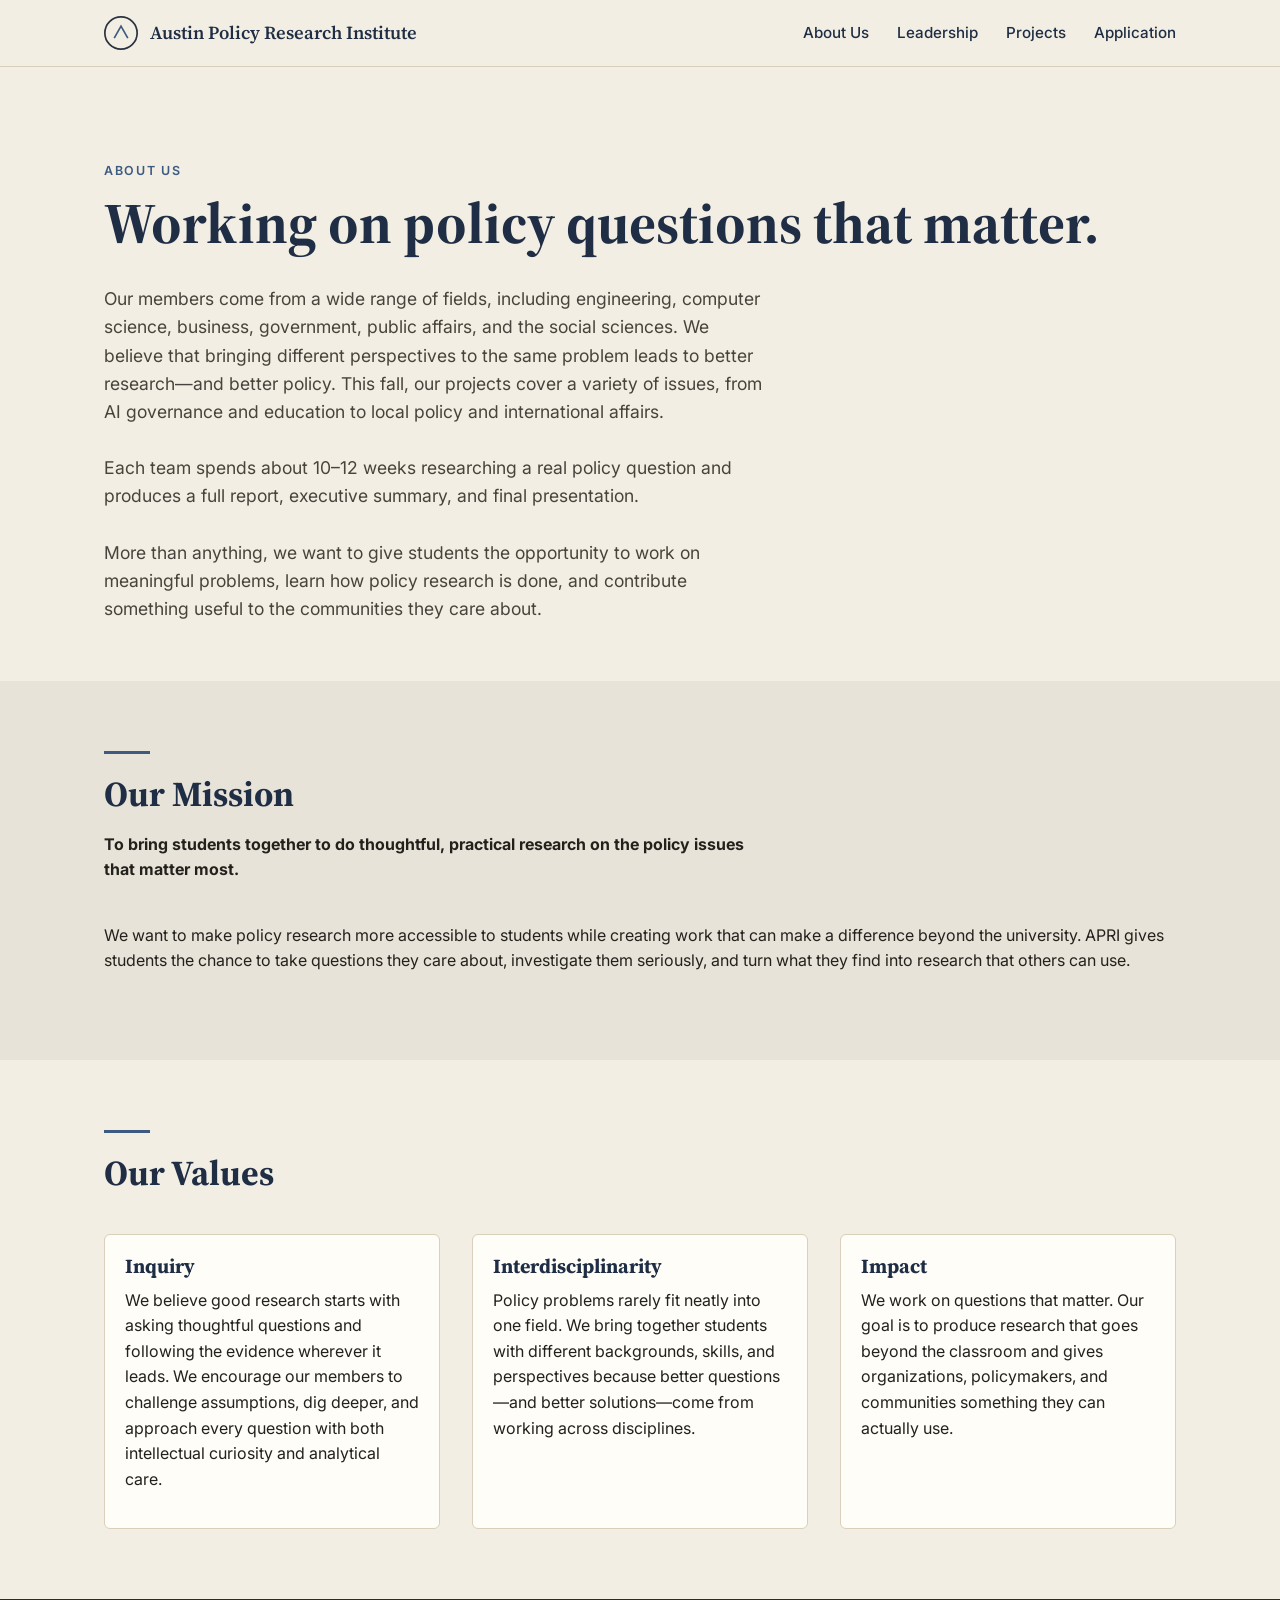
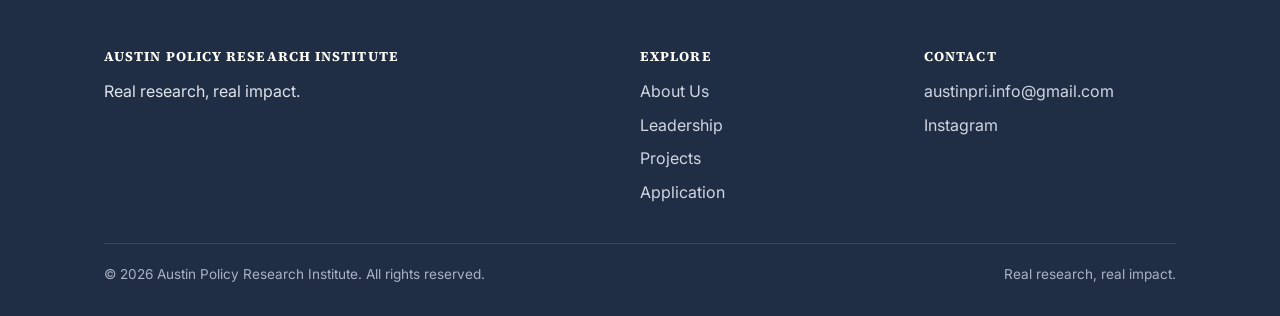
==== about-us.html @ 42b85118 "fix: replace placeholder information and update format" ====
<!DOCTYPE html>
<html lang="en">

<head>
  <meta charset="UTF-8">
  <meta name="viewport" content="width=device-width, initial-scale=1.0">
  <title>Austin Policy Research Institute</title>
  <meta name="description"
    content="Austin Policy Research Institute — A UT Austin student organization dedicated to providing quality research support and informing real-world policy decisions.">
  <link rel="preconnect" href="https://fonts.googleapis.com">
  <link
    href="https://fonts.googleapis.com/css2?family=Source+Serif+4:wght@500;600;700&family=Inter:wght@400;500;600;700&display=swap"
    rel="stylesheet">
  <link rel="stylesheet" href="styles.css">
  <!-- todo: fix this logo at the top of the tab window to not look bad -->
  <link rel="icon" type="image/x-icon" href="photos/apri.png">
</head>

<body>

  <header class="site-header">
    <nav class="nav">
      <a href="index.html" class="brand">
        <!-- PUT LOGO IMAGE HERE -->
        <svg class="brand-mark" viewBox="0 0 40 40" fill="none" xmlns="http://www.w3.org/2000/svg">
          <circle cx="20" cy="20" r="19" stroke="#293241" stroke-width="2" />
          <path d="M12 26 L20 12 L28 26" stroke="#3D5A80" stroke-width="2" fill="none" />
        </svg>
        Austin Policy Research Institute
      </a>
      <button class="nav-toggle" aria-label="Toggle navigation" aria-expanded="false" id="navToggle">☰</button>
      <ul class="nav-links" id="navLinks">
        <li><a href="about-us.html">About Us</a></li>
        <li><a href="leadership.html">Leadership</a></li>
        <li><a href="projects.html">Projects</a></li>
        <li><a href="https://forms.gle/y6Dv2iJgwkHEycjCA" target="_blank" rel="noopener noreferrer">Application</a></li>
      </ul>
    </nav>
  </header>

  <section class="hero" style="padding-bottom:40px;">
    <div class="wrap">
      <span class="eyebrow">About Us</span>
      <h1>Working on policy questions that matter.</h1>
      <p style="max-width:60ch; font-size:1.1rem; color:#46443c;">Our members come from a wide range of fields,
        including engineering, computer science, business, government, public affairs, and the social sciences. We
        believe that bringing different perspectives to the same problem leads to better research—and better policy.
        This fall, our projects cover a variety of issues, from AI governance and education to local policy and
        international affairs.
        <br><br>
        Each team spends about 10–12 weeks researching a real policy question and produces a full report, executive
        summary, and final presentation.
        <br><br>
        More than anything, we want to give students the opportunity to work on meaningful problems, learn how policy
        research is done, and contribute something useful to the communities they care about.
      </p>
    </div>
  </section>

  <section class="section section-alt">
    <div class="wrap">
      <div class="section-header">
        <hr class="divider-mark">
        <h2>Our Mission</h2>
        <p><b>To bring students together to do thoughtful, practical research on the policy issues that matter most.</b>
        </p>
      </div>
      <p>We want to make policy research more accessible to students while creating work that can make a difference
        beyond the university. APRI gives students the chance to take questions they care about, investigate them
        seriously, and turn what they find into research that others can use.</p>
    </div>
  </section>

  <section class="section">
    <div class="wrap">
      <div class="section-header">
        <hr class="divider-mark">
        <h2>Our Values</h2>
      </div>
      <div class="card-grid">
        <div class="card">
          <div class="card-body">
            <h3>Inquiry</h3>
            <p>We believe good research starts with asking thoughtful questions and following the evidence wherever it
              leads. We encourage our members to challenge assumptions, dig deeper, and approach every question with
              both intellectual curiosity and analytical care.</p>
          </div>
        </div>
        <div class="card">
          <div class="card-body">
            <h3>Interdisciplinarity</h3>
            <p>Policy problems rarely fit neatly into one field. We bring together students with different backgrounds,
              skills, and perspectives because better questions—and better solutions—come from working across
              disciplines.</p>
          </div>
        </div>
        <div class="card">
          <div class="card-body">
            <h3>Impact</h3>
            <p>We work on questions that matter. Our goal is to produce research that goes beyond the classroom and
              gives organizations, policymakers, and communities something they can actually use.</p>
          </div>
        </div>
      </div>
    </div>
  </section>

  <footer class="site-footer">
    <div class="wrap">
      <div class="footer-grid">
        <div>
          <h4>Austin Policy Research Institute</h4>
          <p>Real research, real impact.</p>
        </div>
        <div>
          <h4>Explore</h4>
          <ul class="footer-links">
            <li><a href="about-us.html">About Us</a></li>
            <li><a href="leadership.html">Leadership</a></li>
            <li><a href="projects.html">Projects</a></li>
            <li><a href="https://forms.gle/y6Dv2iJgwkHEycjCA" target="_blank" rel="noopener noreferrer">Application</a>
            </li>
          </ul>
        </div>
        <div>
          <h4>Contact</h4>
          <ul class="footer-links">
            <!-- PUT REAL EMAIL / SOCIAL MEDIA STUFF HERE -->
            <li><a href="mailto:austinpri.info@gmail.com">austinpri.info@gmail.com</a></li>
            <li><a href="https://www.instagram.com/austinpri_" target="_blank" rel="noopener">Instagram</a></li>
          </ul>
        </div>
      </div>
      <div class="footer-bottom">
        <span>&copy; 2026 Austin Policy Research Institute. All rights reserved.</span>
        <span>Real research, real impact.</span>
      </div>
    </div>
  </footer>

  <script src="script.js"></script>
</body>

</html>
---- styles.css ----
/* =========================================================
   Austin Policy Research Institute — stylesheet
   Design tokens
   ========================================================= */
:root {
  --color-bg: #F3EEE3;
  /* limestone cream */
  --color-bg-alt: #E8E3D9;
  /* deeper limestone for alternating sections */
  --color-ink: #23211C;
  /* near-black text */
  --color-navy: #1F2E45;
  /* bluebonnet ink — headers, nav */
  --color-navy-light: #34496b;
  --color-accent: #3D5A80;
  /* Texas sienna/redbud — links, CTAs */
  --color-accent-dark: #293241;
  /* live-oak sage — secondary accent */
  --color-line: #d9cfba;
  /* hairline rule color */
  --color-white: #FFFDF8;

  --font-display: "Source Serif 4", Georgia, "Times New Roman", serif;
  --font-body: "Inter", -apple-system, BlinkMacSystemFont, "Segoe UI", sans-serif;

  --max-width: 1120px;
}

* {
  box-sizing: border-box;
}

html {
  scroll-behavior: smooth;
}

body {
  margin: 0;
  background: var(--color-bg);
  color: var(--color-ink);
  font-family: var(--font-body);
  line-height: 1.6;
  -webkit-font-smoothing: antialiased;
}

img {
  max-width: 100%;
  display: block;
}

a {
  color: var(--color-accent);
  text-decoration: none;
}

a:hover {
  text-decoration: underline;
}

a:focus-visible,
button:focus-visible {
  outline: 3px solid var(--color-accent);
  outline-offset: 2px;
}

.wrap {
  max-width: var(--max-width);
  margin: 0 auto;
  padding: 0 24px;
}

h1,
h2,
h3,
h4 {
  font-family: var(--font-display);
  color: var(--color-navy);
  line-height: 1.15;
  margin: 0 0 0.5em;
}

h1 {
  font-size: clamp(2.2rem, 5vw, 3.6rem);
}

h2 {
  font-size: clamp(1.6rem, 3vw, 2.2rem);
}

h3 {
  font-size: 1.25rem;
}

p {
  margin: 0 0 1em;
}

.eyebrow {
  display: inline-block;
  font-family: var(--font-body);
  font-weight: 600;
  font-size: 0.78rem;
  letter-spacing: 0.14em;
  text-transform: uppercase;
  color: var(--color-accent);
  margin-bottom: 0.75em;
}

/* =========================================================
   Header / Nav
   ========================================================= */
.site-header {
  position: sticky;
  top: 0;
  z-index: 50;
  background: var(--color-bg);
  border-bottom: 1px solid var(--color-line);
}

.nav {
  display: flex;
  align-items: center;
  justify-content: space-between;
  padding: 16px 24px;
  max-width: var(--max-width);
  margin: 0 auto;
}

.brand {
  display: flex;
  align-items: center;
  gap: 12px;
  font-family: var(--font-display);
  font-size: 1.15rem;
  font-weight: 600;
  color: var(--color-navy);
}

.brand:hover {
  text-decoration: none;
}

.brand-mark {
  width: 34px;
  height: 34px;
  flex-shrink: 0;
}

.nav-links {
  display: flex;
  gap: 28px;
  list-style: none;
  margin: 0;
  padding: 0;
}

.nav-links a {
  color: var(--color-navy);
  font-weight: 500;
  font-size: 0.95rem;
}

.nav-links a.current {
  color: var(--color-accent);
  border-bottom: 2px solid var(--color-accent);
  padding-bottom: 4px;
}

.nav-toggle {
  display: none;
  background: none;
  border: 1px solid var(--color-navy);
  border-radius: 6px;
  padding: 8px 10px;
  font-size: 1rem;
  cursor: pointer;
  color: var(--color-navy);
}

@media (max-width: 760px) {
  .nav-toggle {
    display: inline-block;
  }

  .nav-links {
    position: absolute;
    top: 100%;
    left: 0;
    right: 0;
    background: var(--color-bg);
    flex-direction: column;
    gap: 0;
    border-bottom: 1px solid var(--color-line);
    display: none;
  }

  .nav-links.open {
    display: flex;
  }

  .nav-links li {
    border-top: 1px solid var(--color-line);
  }

  .nav-links a {
    display: block;
    padding: 14px 24px;
  }
}

/* =========================================================
   Hero
   ========================================================= */
.hero {
  position: relative;
  overflow: hidden;
  padding: 90px 0 70px;
  background: var(--color-bg);
}

.hero-watermark {
  position: absolute;
  right: -60px;
  top: -40px;
  width: 460px;
  opacity: 0.07;
  color: var(--color-navy);
  pointer-events: none;
}

.hero-grid {
  display: grid;
  grid-template-columns: 1.1fr 0.9fr;
  gap: 48px;
  align-items: center;
  position: relative;
}

@media (max-width: 860px) {
  .hero-grid {
    grid-template-columns: 1fr;
  }
}

.hero-copy p {
  font-size: 1.1rem;
  max-width: 52ch;
  color: #46443c;
}

.button-row {
  display: flex;
  gap: 14px;
  flex-wrap: wrap;
  margin-top: 24px;
}

.btn {
  display: inline-block;
  padding: 13px 26px;
  border-radius: 3px;
  font-weight: 600;
  font-size: 0.95rem;
  border: 1px solid transparent;
}

.btn-primary {
  background: var(--color-accent);
  color: var(--color-white);
}

.btn-primary:hover {
  background: var(--color-accent-dark);
  text-decoration: none;
}

.btn-secondary {
  background: transparent;
  color: var(--color-navy);
  border-color: var(--color-navy);
}

.btn-secondary:hover {
  background: var(--color-navy);
  color: var(--color-white);
  text-decoration: none;
}

/* Image placeholder box */
.image-placeholder {
  background: repeating-linear-gradient(135deg,
      var(--color-bg-alt),
      var(--color-bg-alt) 10px,
      #ddd3ba 10px,
      #ddd3ba 20px);
  border: 1px dashed var(--color-navy-light);
  border-radius: 6px;
  color: var(--color-navy);
  font-family: var(--font-body);
  font-size: 0.85rem;
  font-weight: 600;
  display: flex;
  align-items: center;
  justify-content: center;
  text-align: center;
  padding: 20px;
  min-height: 260px;
}

/* =========================================================
   Sections
   ========================================================= */
.section {
  padding: 70px 0;
}

.section-alt {
  background: var(--color-bg-alt);
}

.section-header {
  max-width: 640px;
  margin: 0 0 40px;
}

.divider-mark {
  width: 46px;
  height: 3px;
  background: var(--color-accent);
  border: none;
  margin: 0 0 20px;
}

/* Card grid */
.card-grid {
  display: grid;
  grid-template-columns: repeat(3, 1fr);
  gap: 32px;
}

@media (max-width: 860px) {
  .card-grid {
    grid-template-columns: repeat(2, 1fr);
  }
}

@media (max-width: 600px) {
  .card-grid {
    grid-template-columns: 1fr;
  }
}

.card {
  background: var(--color-white);
  border: 1px solid var(--color-line);
  border-radius: 6px;
  overflow: hidden;
}

.card-photo {
  aspect-ratio: 1;
}

.card-body {
  padding: 20px;
}

.card-role {
  color: var(--color-accent);
  font-weight: 600;
  font-size: 0.85rem;
  text-transform: uppercase;
  letter-spacing: 0.06em;
  margin-bottom: 6px;
  display: block;
}

/* Stat strip */
.stat-strip {
  display: grid;
  grid-template-columns: repeat(4, 1fr);
  gap: 24px;
  text-align: center;
}

@media (max-width: 700px) {
  .stat-strip {
    grid-template-columns: repeat(2, 1fr);
  }
}

.stat-number {
  font-family: var(--font-display);
  font-size: 2.4rem;
  color: var(--color-accent);
  display: block;
}

.stat-label {
  font-size: 0.85rem;
  color: var(--color-navy);
  text-transform: uppercase;
  letter-spacing: 0.06em;
}

/* Two column text block */
.two-col {
  display: grid;
  grid-template-columns: 1fr 1fr;
  gap: 48px;
}

@media (max-width: 760px) {
  .two-col {
    grid-template-columns: 1fr;
  }
}

/* Timeline */
.info-list {
  list-style: none;
  margin: 0;
  padding: 0;
}

.info-list li {
  padding: 18px 0;
  border-top: 1px solid var(--color-line);
}

.info-list li:last-child {
  border-bottom: 1px solid var(--color-line);
}

.info-list strong {
  color: var(--color-navy);
  display: block;
  margin-bottom: 4px;
}

/* =========================================================
   Footer
   ========================================================= */
.site-footer {
  background: var(--color-navy);
  color: #dfe3ea;
  padding: 50px 0 30px;
}

.footer-grid {
  display: grid;
  grid-template-columns: 2fr 1fr 1fr;
  gap: 32px;
  margin-bottom: 30px;
}

@media (max-width: 700px) {
  .footer-grid {
    grid-template-columns: 1fr;
  }
}

.site-footer h4 {
  color: var(--color-white);
  font-size: 0.85rem;
  text-transform: uppercase;
  letter-spacing: 0.08em;
  margin-bottom: 14px;
}

.site-footer a {
  color: #cfd6e2;
}

.site-footer a:hover {
  color: var(--color-white);
}

.footer-links {
  list-style: none;
  margin: 0;
  padding: 0;
}

.footer-links li {
  margin-bottom: 8px;
}

.footer-bottom {
  border-top: 1px solid #33456a;
  padding-top: 20px;
  font-size: 0.85rem;
  color: #a9b2c4;
  display: flex;
  justify-content: space-between;
  flex-wrap: wrap;
  gap: 10px;
}
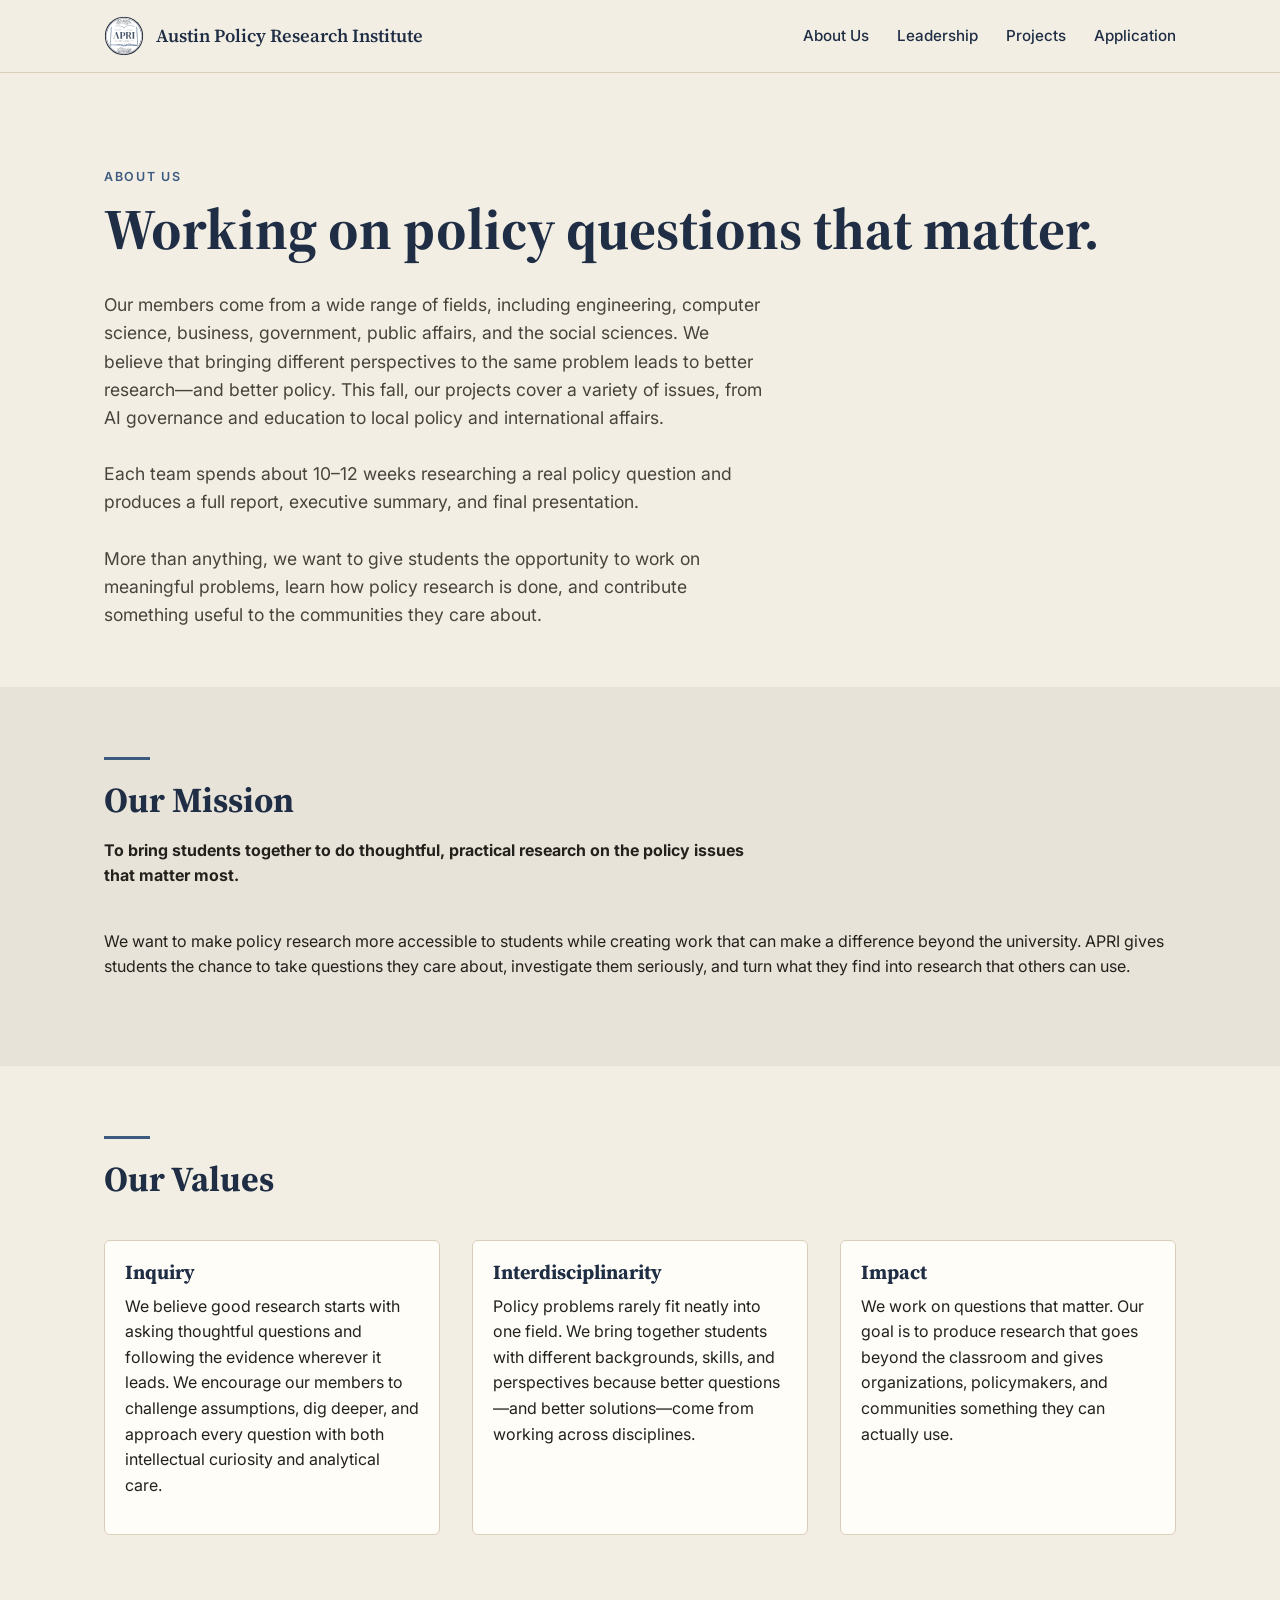
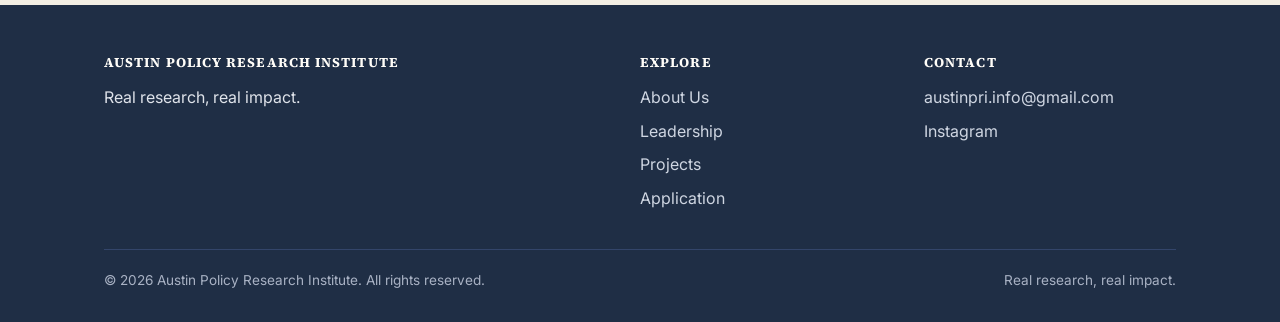
==== commit dd238d55: "fix: update logo and add instagram button" ====
--- a/about-us.html
+++ b/about-us.html
@@ -2,143 +2,165 @@
 <html lang="en">
 
 <head>
-  <meta charset="UTF-8">
-  <meta name="viewport" content="width=device-width, initial-scale=1.0">
-  <title>Austin Policy Research Institute</title>
-  <meta name="description"
-    content="Austin Policy Research Institute — A UT Austin student organization dedicated to providing quality research support and informing real-world policy decisions.">
-  <link rel="preconnect" href="https://fonts.googleapis.com">
-  <link
-    href="https://fonts.googleapis.com/css2?family=Source+Serif+4:wght@500;600;700&family=Inter:wght@400;500;600;700&display=swap"
-    rel="stylesheet">
-  <link rel="stylesheet" href="styles.css">
-  <!-- todo: fix this logo at the top of the tab window to not look bad -->
-  <link rel="icon" type="image/x-icon" href="photos/apri.png">
+    <meta charset="UTF-8">
+    <meta name="viewport" content="width=device-width, initial-scale=1.0">
+    <title>Austin Policy Research Institute - About Us</title>
+    <meta name="description"
+        content="Bringing students together to do thoughtful, practical research on the policy issues that matter most.">
+    <meta name="keywords"
+        content="APRI, Austin Policy Research Institute, UT Austin, student organization, policy research, research support, pre-law, public policy">
+    <link rel="preconnect" href="https://fonts.googleapis.com">
+    <link
+        href="https://fonts.googleapis.com/css2?family=Source+Serif+4:wght@500;600;700&family=Inter:wght@400;500;600;700&display=swap"
+        rel="stylesheet">
+    <link rel="stylesheet" href="styles.css?v=1.0.4">
+    <link rel="icon" type="image/x-icon" href="photos/apri-logo.svg">
+
+    <!-- Open Graph -->
+    <meta property="og:title" content="Austin Policy Research Institute - About Us">
+    <meta property="og:description"
+        content="Bringing students together to do thoughtful, practical research on the policy issues that matter most.">
+    <meta property="og:type" content="website">
+    <meta property="og:url" content="https://austinpri.github.io/about-us">
+    <meta property="og:image" content="https://austinpri.github.io/photos/apri-logo.svg">
+    <meta property="og:image:alt" content="Austin Policy Research Institute Logo">
+    <meta property="og:site_name" content="Austin Policy Research Institute">
 </head>
 
 <body>
 
-  <header class="site-header">
-    <nav class="nav">
-      <a href="index.html" class="brand">
-        <!-- PUT LOGO IMAGE HERE -->
-        <svg class="brand-mark" viewBox="0 0 40 40" fill="none" xmlns="http://www.w3.org/2000/svg">
-          <circle cx="20" cy="20" r="19" stroke="#293241" stroke-width="2" />
-          <path d="M12 26 L20 12 L28 26" stroke="#3D5A80" stroke-width="2" fill="none" />
-        </svg>
-        Austin Policy Research Institute
-      </a>
-      <button class="nav-toggle" aria-label="Toggle navigation" aria-expanded="false" id="navToggle">☰</button>
-      <ul class="nav-links" id="navLinks">
-        <li><a href="about-us.html">About Us</a></li>
-        <li><a href="leadership.html">Leadership</a></li>
-        <li><a href="projects.html">Projects</a></li>
-        <li><a href="https://forms.gle/y6Dv2iJgwkHEycjCA" target="_blank" rel="noopener noreferrer">Application</a></li>
-      </ul>
-    </nav>
-  </header>
+    <header class="site-header">
+        <nav class="nav">
+            <a href="/" class="brand">
+                <img src="photos/apri-logo.svg" class="brand-mark" alt="Austin Policy Research Institute Logo">
+                Austin Policy Research Institute
+            </a>
+            <button class="nav-toggle" aria-label="Toggle navigation" aria-expanded="false" id="navToggle">☰</button>
+            <ul class="nav-links" id="navLinks">
+                <li><a href="/about-us">About Us</a></li>
+                <li><a href="/leadership">Leadership</a></li>
+                <li><a href="/projects">Projects</a></li>
+                <li><a href="https://forms.gle/y6Dv2iJgwkHEycjCA" target="_blank"
+                        rel="noopener noreferrer">Application</a></li>
+            </ul>
+        </nav>
+    </header>
 
-  <section class="hero" style="padding-bottom:40px;">
-    <div class="wrap">
-      <span class="eyebrow">About Us</span>
-      <h1>Working on policy questions that matter.</h1>
-      <p style="max-width:60ch; font-size:1.1rem; color:#46443c;">Our members come from a wide range of fields,
-        including engineering, computer science, business, government, public affairs, and the social sciences. We
-        believe that bringing different perspectives to the same problem leads to better research—and better policy.
-        This fall, our projects cover a variety of issues, from AI governance and education to local policy and
-        international affairs.
-        <br><br>
-        Each team spends about 10–12 weeks researching a real policy question and produces a full report, executive
-        summary, and final presentation.
-        <br><br>
-        More than anything, we want to give students the opportunity to work on meaningful problems, learn how policy
-        research is done, and contribute something useful to the communities they care about.
-      </p>
-    </div>
-  </section>
+    <section class="hero" style="padding-bottom:40px;">
+        <div class="wrap">
+            <span class="eyebrow">About Us</span>
+            <h1>Working on policy questions that matter.</h1>
+            <p style="max-width:60ch; font-size:1.1rem; color:#46443c;">Our members come from a wide range of fields,
+                including engineering, computer science, business, government, public affairs, and the social sciences.
+                We
+                believe that bringing different perspectives to the same problem leads to better research—and better
+                policy.
+                This fall, our projects cover a variety of issues, from AI governance and education to local policy and
+                international affairs.
+                <br><br>
+                Each team spends about 10–12 weeks researching a real policy question and produces a full report,
+                executive
+                summary, and final presentation.
+                <br><br>
+                More than anything, we want to give students the opportunity to work on meaningful problems, learn how
+                policy
+                research is done, and contribute something useful to the communities they care about.
+            </p>
+        </div>
+    </section>
 
-  <section class="section section-alt">
-    <div class="wrap">
-      <div class="section-header">
-        <hr class="divider-mark">
-        <h2>Our Mission</h2>
-        <p><b>To bring students together to do thoughtful, practical research on the policy issues that matter most.</b>
-        </p>
-      </div>
-      <p>We want to make policy research more accessible to students while creating work that can make a difference
-        beyond the university. APRI gives students the chance to take questions they care about, investigate them
-        seriously, and turn what they find into research that others can use.</p>
-    </div>
-  </section>
+    <section class="section section-alt">
+        <div class="wrap">
+            <div class="section-header">
+                <hr class="divider-mark">
+                <h2>Our Mission</h2>
+                <p><b>To bring students together to do thoughtful, practical research on the policy issues that matter
+                        most.</b>
+                </p>
+            </div>
+            <p>We want to make policy research more accessible to students while creating work that can make a
+                difference
+                beyond the university. APRI gives students the chance to take questions they care about, investigate
+                them
+                seriously, and turn what they find into research that others can use.</p>
+        </div>
+    </section>
 
-  <section class="section">
-    <div class="wrap">
-      <div class="section-header">
-        <hr class="divider-mark">
-        <h2>Our Values</h2>
-      </div>
-      <div class="card-grid">
-        <div class="card">
-          <div class="card-body">
-            <h3>Inquiry</h3>
-            <p>We believe good research starts with asking thoughtful questions and following the evidence wherever it
-              leads. We encourage our members to challenge assumptions, dig deeper, and approach every question with
-              both intellectual curiosity and analytical care.</p>
-          </div>
+    <section class="section">
+        <div class="wrap">
+            <div class="section-header">
+                <hr class="divider-mark">
+                <h2>Our Values</h2>
+            </div>
+            <div class="card-grid">
+                <div class="card">
+                    <div class="card-body">
+                        <h3>Inquiry</h3>
+                        <p>We believe good research starts with asking thoughtful questions and following the evidence
+                            wherever it
+                            leads. We encourage our members to challenge assumptions, dig deeper, and approach every
+                            question with
+                            both intellectual curiosity and analytical care.</p>
+                    </div>
+                </div>
+                <div class="card">
+                    <div class="card-body">
+                        <h3>Interdisciplinarity</h3>
+                        <p>Policy problems rarely fit neatly into one field. We bring together students with different
+                            backgrounds,
+                            skills, and perspectives because better questions—and better solutions—come from working
+                            across
+                            disciplines.</p>
+                    </div>
+                </div>
+                <div class="card">
+                    <div class="card-body">
+                        <h3>Impact</h3>
+                        <p>We work on questions that matter. Our goal is to produce research that goes beyond the
+                            classroom and
+                            gives organizations, policymakers, and communities something they can actually use.</p>
+                    </div>
+                </div>
+            </div>
         </div>
-        <div class="card">
-          <div class="card-body">
-            <h3>Interdisciplinarity</h3>
-            <p>Policy problems rarely fit neatly into one field. We bring together students with different backgrounds,
-              skills, and perspectives because better questions—and better solutions—come from working across
-              disciplines.</p>
-          </div>
+    </section>
+
+    <footer class="site-footer">
+        <div class="wrap">
+            <div class="footer-grid">
+                <div>
+                    <h4>Austin Policy Research Institute</h4>
+                    <p>Real research, real impact.</p>
+                </div>
+                <div>
+                    <h4>Explore</h4>
+                    <ul class="footer-links">
+                        <li><a href="/about-us">About Us</a></li>
+                        <li><a href="/leadership">Leadership</a></li>
+                        <li><a href="/projects">Projects</a></li>
+                        <li><a href="https://forms.gle/y6Dv2iJgwkHEycjCA" target="_blank"
+                                rel="noopener noreferrer">Application</a>
+                        </li>
+                    </ul>
+                </div>
+                <div>
+                    <h4>Contact</h4>
+                    <ul class="footer-links">
+                        <!-- PUT REAL EMAIL / SOCIAL MEDIA STUFF HERE -->
+                        <li><a href="mailto:austinpri.info@gmail.com">austinpri.info@gmail.com</a></li>
+                        <li><a href="https://www.instagram.com/austinpri_" target="_blank" rel="noopener">Instagram</a>
+                        </li>
+                    </ul>
+                </div>
+            </div>
+            <div class="footer-bottom">
+                <span>&copy; 2026 Austin Policy Research Institute. All rights reserved.</span>
+                <span>Real research, real impact.</span>
+            </div>
         </div>
-        <div class="card">
-          <div class="card-body">
-            <h3>Impact</h3>
-            <p>We work on questions that matter. Our goal is to produce research that goes beyond the classroom and
-              gives organizations, policymakers, and communities something they can actually use.</p>
-          </div>
-        </div>
-      </div>
-    </div>
-  </section>
+    </footer>
 
-  <footer class="site-footer">
-    <div class="wrap">
-      <div class="footer-grid">
-        <div>
-          <h4>Austin Policy Research Institute</h4>
-          <p>Real research, real impact.</p>
-        </div>
-        <div>
-          <h4>Explore</h4>
-          <ul class="footer-links">
-            <li><a href="about-us.html">About Us</a></li>
-            <li><a href="leadership.html">Leadership</a></li>
-            <li><a href="projects.html">Projects</a></li>
-            <li><a href="https://forms.gle/y6Dv2iJgwkHEycjCA" target="_blank" rel="noopener noreferrer">Application</a>
-            </li>
-          </ul>
-        </div>
-        <div>
-          <h4>Contact</h4>
-          <ul class="footer-links">
-            <!-- PUT REAL EMAIL / SOCIAL MEDIA STUFF HERE -->
-            <li><a href="mailto:austinpri.info@gmail.com">austinpri.info@gmail.com</a></li>
-            <li><a href="https://www.instagram.com/austinpri_" target="_blank" rel="noopener">Instagram</a></li>
-          </ul>
-        </div>
-      </div>
-      <div class="footer-bottom">
-        <span>&copy; 2026 Austin Policy Research Institute. All rights reserved.</span>
-        <span>Real research, real impact.</span>
-      </div>
-    </div>
-  </footer>
-
-  <script src="script.js"></script>
+    <script src="script.js"></script>
 </body>
 
 </html>
--- a/styles.css
+++ b/styles.css
@@ -15,7 +15,6 @@
   --color-accent: #3D5A80;
   /* Texas sienna/redbud — links, CTAs */
   --color-accent-dark: #293241;
-  /* live-oak sage — secondary accent */
   --color-line: #d9cfba;
   /* hairline rule color */
   --color-white: #FFFDF8;
@@ -141,8 +140,8 @@
 }
 
 .brand-mark {
-  width: 34px;
-  height: 34px;
+  width: 40px;
+  height: 40px;
   flex-shrink: 0;
 }
 
@@ -350,19 +349,39 @@
   }
 }
 
+.teams-card-grid {
+  display: grid;
+  grid-template-columns: repeat(2, 1fr);
+  gap: 32px;
+}
+
+@media (max-width: 720px) {
+  .teams-card-grid {
+    grid-template-columns: 1fr;
+  }
+}
+
 .card {
   background: var(--color-white);
   border: 1px solid var(--color-line);
   border-radius: 6px;
   overflow: hidden;
+  display: flex;
+  flex-direction: column;
+  align-items: flex-start;
 }
 
 .card-photo {
   aspect-ratio: 1;
+  width: 100%;
+  overflow: hidden;
 }
 
 .card-body {
   padding: 20px;
+  flex-grow: 1;
+  display: flex;
+  flex-direction: column;
 }
 
 .card-role {
@@ -375,6 +394,13 @@
   display: block;
 }
 
+.card-email {
+  margin-top: auto;
+  padding-top: 16px;
+  border-top: var(--color-line) 1px solid;
+  font-size: 0.85rem;
+}
+
 /* Stat strip */
 .stat-strip {
   display: grid;
